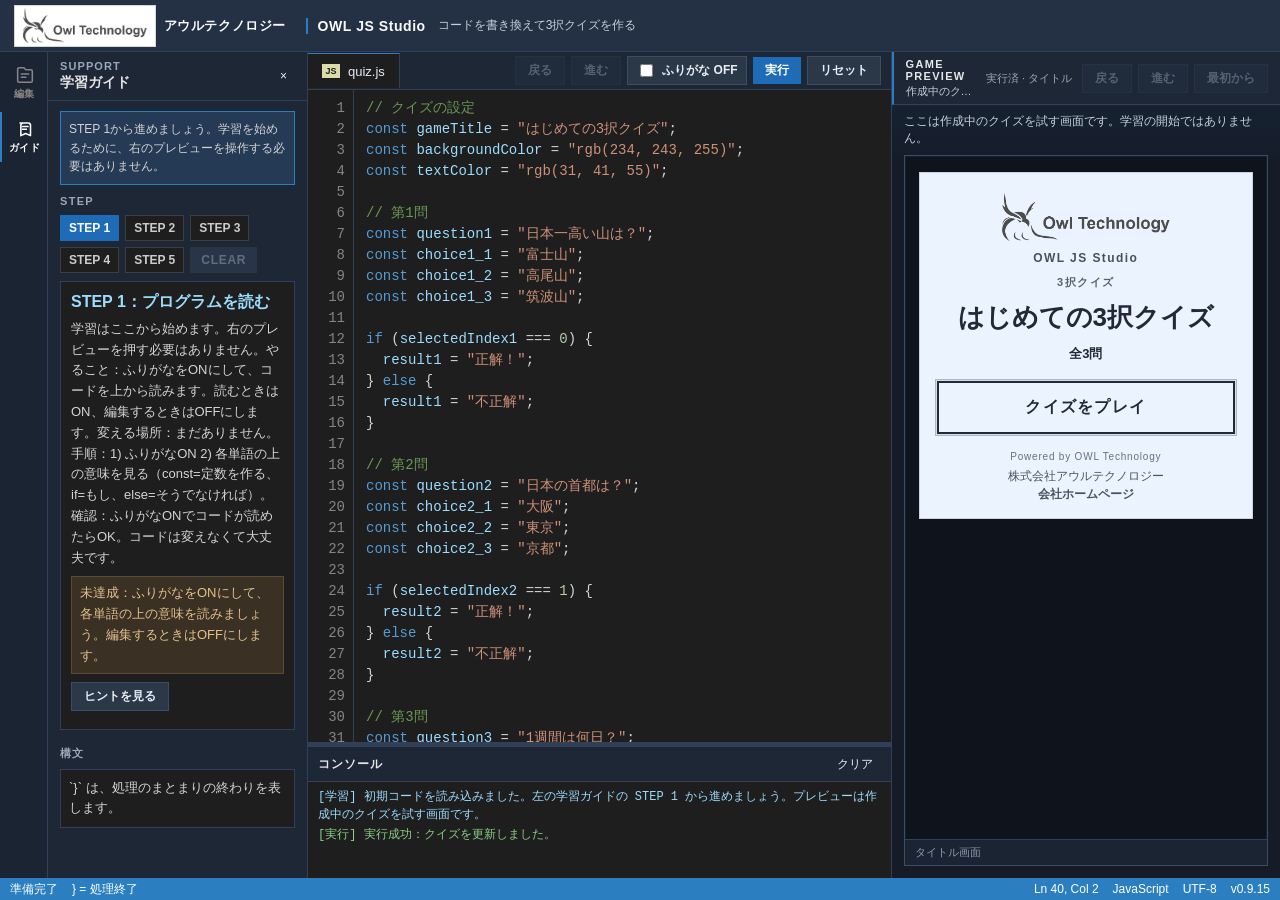
==== docs/index.html @ 8812e66b "Open the learning guide on first load and switch the starter quiz to general knowledge. Co-authored-" ====
<!DOCTYPE html>
<html lang="ja">
<head>
  <meta charset="UTF-8">
  <meta name="viewport" content="width=device-width, initial-scale=1.0">
  <title>OWL JS Studio</title>
  <link rel="stylesheet" href="style.css">
  <link rel="icon" href="owl-logo.png">
</head>
<body class="guide-open">
  <header class="title-bar">
    <a class="brand-link" href="https://owl-tec.co.jp/" target="_blank" rel="noopener noreferrer">
      <span class="title-logo-frame">
        <img class="title-logo" src="owl-logo.png" alt="アウルテクノロジー">
      </span>
      <span class="company-name">アウルテクノロジー</span>
    </a>
    <h1 class="title-name">OWL JS Studio</h1>
    <p class="title-copy">コードを書き換えて3択クイズを作る</p>
  </header>

  <div class="workbench">
    <nav class="activity-bar" aria-label="アクティビティバー">
      <button id="activity-editor" class="activity-button" type="button" title="エディタ" aria-pressed="false" aria-label="エディタ">
        <svg viewBox="0 0 24 24" aria-hidden="true">
          <path d="M4 5.5A1.5 1.5 0 0 1 5.5 4h5.2L13 6.3h5.5A1.5 1.5 0 0 1 20 7.8v10.7a1.5 1.5 0 0 1-1.5 1.5h-13A1.5 1.5 0 0 1 4 18.5z" fill="none" stroke="currentColor" stroke-width="1.7"/>
          <path d="M8 11h8M8 14.5h5" fill="none" stroke="currentColor" stroke-width="1.7" stroke-linecap="round"/>
        </svg>
        <span class="activity-button-caption">編集</span>
      </button>
      <button id="activity-guide" class="activity-button active" type="button" title="学習ガイドを閉じる" aria-pressed="true" aria-expanded="true" aria-controls="guide-sidebar" aria-label="学習ガイドを閉じる">
        <svg viewBox="0 0 24 24" aria-hidden="true">
          <path d="M6 5.5h9.5A2.5 2.5 0 0 1 18 8v11.2L12.7 17 7.5 19.2V8A2.5 2.5 0 0 1 10 5.5" fill="none" stroke="currentColor" stroke-width="1.7" stroke-linejoin="round"/>
          <path d="M9.2 9.2h6.2M9.2 12.2h4.4" fill="none" stroke="currentColor" stroke-width="1.6" stroke-linecap="round"/>
        </svg>
        <span class="activity-button-caption">ガイド</span>
      </button>
    </nav>

    <aside id="guide-sidebar" class="sidebar" aria-labelledby="learning-guide-title">
      <div class="sidebar-header">
        <div>
          <p class="label">Support</p>
          <h2 id="learning-guide-title">学習ガイド</h2>
        </div>
        <button id="guide-close-button" class="icon-button" type="button" title="学習ガイドを閉じる" aria-label="学習ガイドを閉じる">×</button>
      </div>

      <div class="sidebar-scroll">
        <section class="guide-section" aria-labelledby="steps-heading">
          <p class="guide-lead">STEP 1から進めましょう。学習を始めるために、右のプレビューを操作する必要はありません。</p>
          <h3 id="steps-heading" class="sidebar-section-title">STEP</h3>
          <div id="step-buttons" class="step-buttons" aria-label="STEP切り替え"></div>
          <div class="step-card">
            <p id="step-title" class="step-title"></p>
            <p id="step-description" class="step-description"></p>
            <ol id="step-stages" class="step-stages" hidden></ol>
            <p id="step-example" class="step-example" hidden></p>
            <p id="step-goal" class="step-goal" hidden></p>
            <p id="step-progress" class="step-progress" aria-live="polite"></p>
            <button id="hint-button" class="sub-button hint-button" type="button">ヒントを見る</button>
            <ul id="hint-list" class="hint-list" aria-live="polite"></ul>
          </div>
        </section>

        <section id="completion-guide" class="guide-section completion-guide hidden" hidden aria-labelledby="completion-heading">
          <h3 id="completion-heading" class="sidebar-section-title">完成</h3>
          <div class="completion-card">
            <p class="completion-title">全STEPクリア！</p>
            <p class="completion-copy">オリジナルクイズが完成しました。STEP 5の横の「CLEAR」から発行コードを入力すると、完成したクイズをメール添付で受け取れます。</p>
            <button id="receive-quiz-button" class="main-button receive-quiz-button" type="button" disabled>完成したクイズを受け取る</button>
          </div>
        </section>

        <section class="guide-section" aria-labelledby="syntax-heading">
          <h3 id="syntax-heading" class="sidebar-section-title">構文</h3>
          <p id="token-detail" class="token-detail">カーソル位置の部品の意味がここに表示されます。</p>
        </section>
      </div>
    </aside>

    <section class="editor-column" aria-labelledby="editor-title">
      <div class="tabs-row">
        <div class="file-tab active" title="quiz.js">
          <span class="file-tab-icon">JS</span>
          <span id="editor-title">quiz.js</span>
        </div>
        <div class="editor-toolbar">
          <button id="undo-button" class="sub-button" type="button" title="戻る：直前の編集操作を取り消す (Ctrl+Z)" disabled>戻る</button>
          <button id="redo-button" class="sub-button" type="button" title="進む：取り消した編集操作をやり直す (Ctrl+Y)" disabled>進む</button>
          <label class="toggle-control" for="furigana-toggle">
            <input id="furigana-toggle" type="checkbox">
            <span id="furigana-toggle-label">ふりがな OFF</span>
          </label>
          <button id="run-button" class="main-button" type="button">実行</button>
          <button id="reset-code-button" class="sub-button" type="button">リセット</button>
        </div>
      </div>

      <div id="editor-wrap" class="editor-wrap furigana-off">
        <div id="edit-surface" class="edit-surface">
          <pre id="line-numbers" class="line-numbers" aria-hidden="true">1</pre>
          <div class="code-area">
            <pre id="highlight-layer" class="highlight-layer" aria-hidden="true"></pre>
            <textarea id="code-editor" class="code-editor" spellcheck="false" wrap="off" autocapitalize="off" autocomplete="off" autocorrect="off" aria-label="編集できるJavaScriptコード"></textarea>
          </div>
        </div>
        <div id="furigana-view" class="furigana-view" hidden aria-hidden="true" role="region" aria-label="ふりがな付きコード。読み取り専用です。編集するときはふりがなをOFFにしてください。"></div>
      </div>

      <div id="console-resize" class="console-resize" role="separator" aria-orientation="horizontal" aria-label="コンソールの高さを変更"></div>

      <section id="console-panel" class="console-panel" aria-labelledby="console-title">
        <div class="console-header">
          <h2 id="console-title">コンソール</h2>
          <button id="clear-console-button" class="icon-button" type="button">クリア</button>
        </div>
        <div id="console-output" class="console-output" aria-live="polite"></div>
      </section>
    </section>

    <section class="preview-panel" aria-labelledby="preview-title">
      <div class="preview-header">
        <div class="preview-heading">
          <h2 id="preview-title">GAME PREVIEW</h2>
          <p class="preview-caption">作成中のクイズを試す画面</p>
        </div>
        <p id="preview-run-state" class="preview-run-state">未実行</p>
        <div class="preview-nav" role="group" aria-label="プレビュー画面の操作">
          <button id="preview-back-button" class="sub-button preview-nav-button" type="button" disabled>戻る</button>
          <button id="preview-forward-button" class="sub-button preview-nav-button" type="button" disabled>進む</button>
          <button id="preview-restart-button" class="sub-button preview-nav-button" type="button" disabled>最初から</button>
        </div>
      </div>

      <div class="preview-stage">
        <p class="preview-role-note">ここは作成中のクイズを試す画面です。学習の開始ではありません。</p>
        <div class="preview-frame" role="region" aria-label="ゲーム画面">
          <div class="preview-bezel">
            <div class="quiz-surface">
              <section id="title-screen" class="screen title-screen">
                <img class="studio-logo" src="owl-logo.png" alt="OWL Technology">
                <p class="studio-product-name">OWL JS Studio</p>
                <p class="kicker">3択クイズ</p>
                <h3 id="game-title" class="game-title">はじめての3択クイズ</h3>
                <p id="quiz-total" class="quiz-total">全3問</p>
                <button id="start-button" class="main-button start-button" type="button">クイズをプレイ</button>
                <p class="maker-credit"><span class="maker-credit-powered">Powered by OWL Technology</span><span class="company-legal">株式会社アウルテクノロジー</span><a href="https://owl-tec.co.jp/" target="_blank" rel="noopener noreferrer">会社ホームページ</a></p>
              </section>

              <section id="quiz-screen" class="screen quiz-screen hidden">
                <p class="quiz-brand-mark">OWL JS Studio</p>
                <p id="question-number" class="question-number">第1問 / 全3問</p>
                <div class="question-meter" aria-hidden="true"><span id="question-meter-fill" class="question-meter-fill"></span></div>
                <h3 id="question-text" class="question-text">問題文が入ります</h3>

                <div class="choices">
                  <button id="choice-0" class="choice-button" type="button"></button>
                  <button id="choice-1" class="choice-button" type="button"></button>
                  <button id="choice-2" class="choice-button" type="button"></button>
                </div>

                <p id="answer-message" class="answer-message" aria-live="polite"></p>
                <button id="next-button" class="main-button hidden" type="button">次の問題へ</button>
              </section>

              <section id="result-screen" class="screen result-screen hidden">
                <p class="kicker">結果発表</p>
                <h3 class="result-heading">クイズ終了</h3>
                <p class="score-label">正解数</p>
                <p id="score-text" class="score-text"></p>
                <p id="result-message" class="result-message"></p>
                <div class="result-actions">
                  <button id="retry-button" class="main-button" type="button">もう一度挑戦する</button>
                  <button id="back-to-title-button" class="main-button" type="button">タイトルへ戻る</button>
                </div>
                <p class="result-celebrate">学習を最後まで進めました。オリジナルクイズの完成、おめでとうございます。</p>
                <p class="result-company">このクイズは、株式会社アウルテクノロジーのプログラミング学習特典「OWL JS Studio」で作成されました。</p>
                <p class="maker-credit"><a href="https://owl-tec.co.jp/" target="_blank" rel="noopener noreferrer">株式会社アウルテクノロジー のホームページ</a></p>
              </section>
            </div>
          </div>
          <div class="preview-frame-footer">
            <p id="preview-progress" class="preview-progress">タイトル画面</p>
          </div>
        </div>
      </div>
    </section>
  </div>

  <footer class="status-bar">
    <span id="status-parse">準備完了</span>
    <span id="status-token">コードの意味</span>
    <span class="status-spacer"></span>
    <span id="status-cursor">Ln 1, Col 1</span>
    <span>JavaScript</span>
    <span>UTF-8</span>
    <span>v0.9.15</span>
  </footer>

  <div id="reset-dialog" class="modal-overlay hidden" hidden>
    <div class="modal-card" role="dialog" aria-modal="true" aria-labelledby="reset-dialog-title" aria-describedby="reset-dialog-body">
      <h2 id="reset-dialog-title">コードをリセットしますか？</h2>
      <div id="reset-dialog-body">
        <p>編集したコードを初期状態に戻します。</p>
        <p>変更内容は失われ、元に戻すことはできません。</p>
      </div>
      <div class="modal-actions">
        <button id="reset-cancel-button" class="sub-button" type="button">キャンセル</button>
        <button id="reset-confirm-button" class="main-button" type="button">初期状態に戻す</button>
      </div>
    </div>
  </div>

  <div id="issuance-dialog" class="modal-overlay hidden" hidden>
    <div class="modal-card issuance-card" role="dialog" aria-modal="true" aria-labelledby="issuance-dialog-title" aria-describedby="issuance-dialog-copy">
      <h2 id="issuance-dialog-title">完成したクイズを受け取る</h2>
      <div id="issuance-form-view">
        <p id="issuance-dialog-copy">授業で受け取った発行コードを入力してください。発行コードは1回だけ使えます。</p>
        <label class="issuance-label" for="issuance-code-input">発行コード</label>
        <input id="issuance-code-input" class="issuance-code-input" type="text" autocomplete="off" spellcheck="false" maxlength="80" placeholder="発行コードを入力">
        <p id="issuance-form-status" class="issuance-status" aria-live="polite"></p>
        <div class="modal-actions">
          <button id="issuance-cancel-button" class="sub-button" type="button">学習画面に戻る</button>
          <button id="issuance-submit-button" class="main-button" type="button">発行を申請する</button>
        </div>
      </div>
      <div id="issuance-pending-view" class="hidden" hidden>
        <p>発行申請を処理しています。このままお待ちください。</p>
      </div>
      <div id="issuance-result-view" class="hidden" hidden>
        <p id="issuance-result-title" class="issuance-result-title"></p>
        <p id="issuance-result-body"></p>
        <div class="modal-actions">
          <button id="issuance-done-button" class="main-button" type="button">学習画面に戻る</button>
        </div>
      </div>
    </div>
  </div>

  <div id="color-picker-popover" class="color-picker-popover hidden" role="dialog" aria-label="色の選択" hidden>
    <div id="cp-sv" class="cp-sv">
      <div id="cp-current-swatch" class="cp-current-swatch"></div>
      <div id="cp-sv-thumb" class="cp-thumb cp-sv-thumb"></div>
    </div>
    <div id="cp-hue" class="cp-hue">
      <div id="cp-hue-thumb" class="cp-thumb"></div>
    </div>
    <div class="cp-mode"><span class="cp-mode-label">RGB</span></div>
    <div class="cp-row">
      <span class="cp-row-label">R</span>
      <div id="cp-bar-r" class="cp-bar" data-channel="r"><div id="cp-thumb-r" class="cp-thumb"></div></div>
      <input id="cp-num-r" class="cp-num" type="text" inputmode="numeric" autocomplete="off" spellcheck="false" maxlength="3" aria-label="赤">
    </div>
    <div class="cp-row">
      <span class="cp-row-label">G</span>
      <div id="cp-bar-g" class="cp-bar" data-channel="g"><div id="cp-thumb-g" class="cp-thumb"></div></div>
      <input id="cp-num-g" class="cp-num" type="text" inputmode="numeric" autocomplete="off" spellcheck="false" maxlength="3" aria-label="緑">
    </div>
    <div class="cp-row">
      <span class="cp-row-label">B</span>
      <div id="cp-bar-b" class="cp-bar" data-channel="b"><div id="cp-thumb-b" class="cp-thumb"></div></div>
      <input id="cp-num-b" class="cp-num" type="text" inputmode="numeric" autocomplete="off" spellcheck="false" maxlength="3" aria-label="青">
    </div>
  </div>

  <script src="studio-config.js"></script>
  <script src="studio-core.js"></script>
  <script src="issuance-v06-client.js"></script>
  <script src="script.js"></script>
</body>
</html>
---- docs/style.css ----
* {
  box-sizing: border-box;
}

html,
body {
  margin: 0;
  height: 100%;
}

:root {
  --editor-font: Consolas, "Courier New", "MS Gothic", "Yu Gothic", Meiryo, monospace;
  --editor-font-size: 14px;
  --editor-line-height: 21px;
  --editor-pad-y: 8px;
  --editor-pad-x: 12px;
  --chrome-bg: #243044;
  --activity-bg: #1b2433;
  --sidebar-bg: #1e2736;
  --editor-bg: #1e1e1e;
  --panel-bg: #1e1e1e;
  --border: #314056;
  --text: #e6edf5;
  --text-dim: #9aa8b8;
  --accent: #2b7fc1;
  --accent-strong: #1e6bb8;
}

body {
  display: flex;
  flex-direction: column;
  min-width: 960px;
  overflow-x: auto;
  overflow-y: hidden;
  font-family: "Yu Gothic", "Meiryo", sans-serif;
  color: var(--text);
  background: var(--editor-bg);
}

button {
  font-family: inherit;
}

.title-bar {
  display: flex;
  align-items: center;
  gap: 12px;
  height: 52px;
  padding: 0 12px;
  color: var(--text);
  background: var(--chrome-bg);
  border-bottom: 1px solid var(--border);
  user-select: none;
}

.brand-link {
  display: inline-flex;
  align-items: center;
  gap: 8px;
  min-width: 0;
  padding: 2px 8px 2px 2px;
  color: #f3f3f3;
  text-decoration: none;
  border-radius: 4px;
}

.brand-link:hover {
  color: #ffffff;
  background: rgba(255, 255, 255, 0.08);
}

.brand-link:hover .company-name {
  text-decoration: underline;
}

.brand-link:focus {
  outline: none;
}

.brand-link:focus-visible {
  outline: 2px solid #75beff;
  outline-offset: 2px;
}

.title-logo-frame {
  display: flex;
  align-items: center;
  justify-content: center;
  flex: 0 0 auto;
  height: 42px;
  padding: 3px 8px;
  background: #ffffff;
  border: 1px solid #d6d6d6;
}

.title-logo {
  display: block;
  height: 36px;
  width: auto;
  max-width: 180px;
  object-fit: contain;
  object-position: left center;
}

.company-name {
  color: #f8fafc;
  font-size: 13px;
  font-weight: 700;
  letter-spacing: 0.04em;
  white-space: nowrap;
}

.title-name {
  margin: 0;
  padding-left: 10px;
  color: #f8fafc;
  border-left: 2px solid var(--accent);
  font-size: 14px;
  font-weight: 700;
  letter-spacing: 0.04em;
  white-space: nowrap;
}

.title-copy {
  margin: 0;
  color: #c5d0dc;
  font-size: 12px;
  white-space: nowrap;
  overflow: hidden;
  text-overflow: ellipsis;
}

.workbench {
  display: flex;
  flex: 1;
  min-height: 0;
}

.activity-bar {
  display: flex;
  flex-direction: column;
  align-items: center;
  gap: 4px;
  width: 48px;
  padding-top: 6px;
  background: var(--activity-bg);
  border-right: 1px solid var(--border);
}

.activity-button {
  display: flex;
  flex-direction: column;
  align-items: center;
  justify-content: center;
  gap: 2px;
  width: 48px;
  min-height: 48px;
  padding: 6px 0 8px;
  color: #858585;
  background: transparent;
  border: 0;
  border-left: 2px solid transparent;
  cursor: pointer;
}

.activity-button svg {
  width: 22px;
  height: 22px;
}

.activity-button-caption {
  font-size: 10px;
  font-weight: 700;
  letter-spacing: 0.04em;
  line-height: 1.2;
}

.activity-button:hover {
  color: #d7d7d7;
}

.activity-button.active {
  color: #ffffff;
  border-left-color: var(--accent);
}

#activity-guide:not(.active) {
  color: #9cdcfe;
}

body:not(.guide-open) #activity-guide {
  color: #9cdcfe;
}

.sidebar {
  display: flex;
  flex-direction: column;
  flex: 0 1 260px;
  width: 260px;
  min-width: 200px;
  max-width: 280px;
  background: var(--sidebar-bg);
  border-right: 1px solid var(--border);
}

.sidebar.hidden {
  display: none;
}

.sidebar-header {
  display: flex;
  align-items: center;
  justify-content: space-between;
  gap: 8px;
  min-height: 35px;
  padding: 8px 12px;
  border-bottom: 1px solid var(--border);
}

.sidebar-header h2 {
  margin: 0;
  color: #e6e6e6;
  font-size: 14px;
}

.sidebar-scroll {
  flex: 1;
  min-height: 0;
  overflow: auto;
  padding: 10px 12px;
}

.guide-section + .guide-section {
  margin-top: 16px;
}

.sidebar-section-title {
  margin: 0 0 8px;
  color: var(--text-dim);
  font-size: 11px;
  font-weight: 700;
  letter-spacing: 0.12em;
}

.editor-column {
  display: flex;
  flex-direction: column;
  flex: 3 1 0;
  min-width: 360px;
  min-height: 0;
  overflow: hidden;
  background: var(--editor-bg);
}

.tabs-row {
  display: flex;
  align-items: center;
  flex-wrap: wrap;
  gap: 0 8px;
  min-height: 35px;
  background: var(--sidebar-bg);
  border-bottom: 1px solid var(--border);
}

.file-tab {
  display: inline-flex;
  align-items: center;
  gap: 8px;
  flex: 0 0 auto;
  height: 35px;
  padding: 0 14px;
  color: var(--text);
  background: var(--editor-bg);
  border-right: 1px solid var(--border);
  border-top: 1px solid var(--accent);
  font-size: 13px;
}

.file-tab-icon {
  display: inline-grid;
  place-items: center;
  width: 18px;
  height: 14px;
  color: #1e1e1e;
  background: #dcdcaa;
  font-size: 9px;
  font-weight: 700;
}

.editor-toolbar {
  display: flex;
  align-items: center;
  justify-content: flex-end;
  flex: 1 1 320px;
  gap: 6px;
  min-width: 0;
  padding: 4px 10px;
}

.editor-wrap {
  display: flex;
  flex: 1;
  min-height: 240px;
  min-width: 0;
  overflow: hidden;
  background: var(--editor-bg);
}

.edit-surface {
  display: grid;
  grid-template-columns: 46px minmax(0, 1fr);
  flex: 1;
  min-width: 0;
  min-height: 0;
  overflow: hidden;
}

.editor-wrap.furigana-on .edit-surface {
  display: none;
}

.line-numbers,
.highlight-layer,
.code-editor {
  margin: 0;
  border: 0;
  font-family: var(--editor-font);
  font-size: var(--editor-font-size);
  font-weight: 400;
  font-style: normal;
  font-variant-ligatures: none;
  font-kerning: none;
  font-synthesis: none;
  font-feature-settings: "liga" 0, "calt" 0;
  line-height: var(--editor-line-height);
  letter-spacing: 0;
  tab-size: 2;
  -moz-tab-size: 2;
  white-space: pre;
  word-wrap: normal;
  overflow-wrap: normal;
}

.line-numbers {
  overflow: hidden;
  padding: var(--editor-pad-y) 0;
  user-select: none;
}

.line-numbers {
  color: #858585;
  text-align: right;
  background: var(--editor-bg);
  border-right: 1px solid var(--border);
}

.line-numbers span,
.hl-line {
  display: block;
  height: var(--editor-line-height);
  min-height: var(--editor-line-height);
  max-height: var(--editor-line-height);
  line-height: var(--editor-line-height);
  overflow: hidden;
}

.line-numbers span {
  padding-right: 8px;
}

.furigana-view {
  display: none;
  flex: 1;
  min-width: 0;
  min-height: 0;
  overflow: auto;
  background: var(--editor-bg);
}

.editor-wrap.furigana-on .furigana-view {
  display: block;
}

.editor-wrap.furigana-off .furigana-view,
.furigana-view[hidden] {
  display: none !important;
}

.fg-row {
  display: flex;
  align-items: flex-end;
  min-height: 40px;
  padding: 4px 0 2px;
}

.fg-row-focus {
  background: rgba(14, 99, 156, 0.18);
}

.fg-lineno {
  position: sticky;
  left: 0;
  z-index: 1;
  flex: 0 0 46px;
  align-self: stretch;
  display: flex;
  align-items: flex-end;
  justify-content: flex-end;
  padding: 0 8px 0 0;
  color: #858585;
  background: var(--editor-bg);
  border-right: 1px solid var(--border);
  font-family: var(--editor-font);
  font-size: var(--editor-font-size);
  line-height: var(--editor-line-height);
  user-select: none;
}

.fg-units {
  display: flex;
  flex-direction: row;
  align-items: flex-end;
  min-width: max-content;
  padding: 0 var(--editor-pad-x);
}

.fg-space {
  white-space: pre;
  font-family: var(--editor-font);
  font-size: var(--editor-font-size);
  line-height: var(--editor-line-height);
  height: var(--editor-line-height);
}

.fg-unit {
  display: inline-flex;
  flex-direction: column;
  align-items: center;
  margin-right: 6px;
}

.fg-unit-bare {
  margin-right: 0;
  align-items: flex-start;
}

.fg-ruby {
  padding: 0 1px;
  color: #e2c08d;
  font-family: "Yu Gothic", "Meiryo", sans-serif;
  font-size: 10px;
  font-weight: 700;
  line-height: 14px;
  letter-spacing: 0;
  text-align: center;
  white-space: nowrap;
}

.fg-token {
  white-space: pre;
  font-family: var(--editor-font);
  font-size: var(--editor-font-size);
  font-weight: 400;
  line-height: var(--editor-line-height);
  letter-spacing: 0;
}

.code-area {
  position: relative;
  overflow: hidden;
  min-width: 0;
}

.highlight-layer,
.code-editor {
  position: absolute;
  top: 0;
  left: 0;
  right: 0;
  bottom: 0;
  padding: var(--editor-pad-y) var(--editor-pad-x);
}

.highlight-layer {
  z-index: 1;
  overflow: hidden;
  color: #d4d4d4;
  pointer-events: none;
}

.code-editor {
  z-index: 2;
  width: 100%;
  height: 100%;
  overflow: auto;
  color: transparent;
  caret-color: #ffffff;
  background: transparent;
  outline: 0;
  resize: none;
}

.editor-wrap.is-composing .code-editor {
  color: #d4d4d4;
}

.editor-wrap.is-composing .highlight-layer {
  visibility: hidden;
}

.code-editor::selection {
  color: transparent;
  background: rgba(38, 79, 120, 0.72);
}

.editor-wrap.is-composing .code-editor::selection {
  color: #d4d4d4;
}

.hl-line {
  color: #d4d4d4;
  white-space: pre;
}

.token-keyword {
  color: #569cd6;
}

.token-string {
  color: #ce9178;
}

.token-number {
  color: #b5cea8;
}

.token-comment {
  color: #6a9955;
}

.token-operator,
.token-identifier {
  color: #d4d4d4;
}

.token-identifier {
  color: #9cdcfe;
}

.console-resize {
  height: 4px;
  cursor: ns-resize;
  background: var(--border);
}

.console-resize:hover {
  background: var(--accent);
}

.console-panel {
  display: flex;
  flex-direction: column;
  height: 132px;
  min-height: 72px;
  overflow: hidden;
  background: #1e1e1e;
  border-top: 1px solid var(--border);
}

.console-header {
  display: flex;
  align-items: center;
  justify-content: space-between;
  min-height: 35px;
  padding: 0 10px;
  background: var(--sidebar-bg);
  border-bottom: 1px solid var(--border);
}

.console-header h2 {
  margin: 0;
  color: #e6e6e6;
  font-size: 12px;
  letter-spacing: 0.08em;
}

.console-output {
  flex: 1;
  min-height: 0;
  overflow: auto;
  padding: 6px 10px 8px;
  font-family: var(--editor-font);
  font-size: 12px;
  line-height: 1.5;
}

.console-line + .console-line {
  margin-top: 2px;
}

.console-info {
  color: #9cdcfe;
}

.console-success {
  color: #89d185;
}

.console-notice {
  color: #cca700;
}

.console-error {
  color: #f14c4c;
}

.preview-panel {
  display: flex;
  flex-direction: column;
  flex: 2 1 0;
  min-width: 300px;
  min-height: 0;
  background: #151c28;
  border-left: 1px solid var(--border);
}

.preview-header {
  display: flex;
  align-items: center;
  gap: 10px;
  min-height: 48px;
  padding: 6px 12px;
  background: #1e2736;
  border-bottom: 1px solid var(--border);
  border-left: 2px solid var(--accent);
}

.preview-heading {
  min-width: 0;
  flex: 1 1 auto;
}

.preview-header h2 {
  margin: 0;
  color: #e6e6e6;
  font-size: 11px;
  font-weight: 700;
  letter-spacing: 0.12em;
}

.preview-caption {
  margin: 2px 0 0;
  color: #c5d0dc;
  font-size: 11px;
  font-weight: 400;
  letter-spacing: 0;
  line-height: 1.3;
  white-space: nowrap;
  overflow: hidden;
  text-overflow: ellipsis;
}

.preview-run-state {
  margin: 0;
  color: #9aa8b8;
  font-size: 11px;
  white-space: nowrap;
}

.preview-nav {
  display: flex;
  align-items: center;
  gap: 6px;
  margin-left: auto;
}

.preview-nav-button {
  padding: 3px 8px;
  font-size: 11px;
}

.preview-stage {
  display: flex;
  flex-direction: column;
  flex: 1;
  min-height: 0;
  padding: 8px 12px 12px;
  background:
    linear-gradient(180deg, rgba(43, 127, 193, 0.06), transparent 56px),
    #151c28;
}

.preview-role-note {
  flex: 0 0 auto;
  margin: 0 0 8px;
  color: #c5d0dc;
  font-size: 12px;
  line-height: 1.4;
}

.preview-frame {
  display: flex;
  flex-direction: column;
  flex: 1;
  min-width: 0;
  min-height: 0;
  background: #0f141c;
  border: 1px solid #3d4d61;
  box-shadow: inset 0 0 0 1px rgba(43, 127, 193, 0.12);
}

.preview-bezel {
  display: flex;
  align-items: flex-start;
  justify-content: center;
  flex: 1;
  min-height: 0;
  overflow: auto;
  padding: 16px 14px 12px;
}

.preview-frame-footer {
  display: flex;
  align-items: center;
  flex: 0 0 auto;
  min-height: 26px;
  padding: 0 10px;
  color: #8b9aab;
  background: #1b2433;
  border-top: 1px solid #314056;
  font-size: 11px;
}

.preview-progress {
  margin: 0;
  overflow: hidden;
  text-overflow: ellipsis;
  white-space: nowrap;
}

.color-picker-popover {
  position: fixed;
  z-index: 40;
  width: 232px;
  padding: 8px;
  color: var(--text);
  background: var(--sidebar-bg);
  border: 1px solid var(--border);
  border-radius: 6px;
  box-shadow: 0 4px 16px rgba(0, 0, 0, 0.45);
  user-select: none;
}

.color-picker-popover.hidden,
.color-picker-popover[hidden] {
  display: none;
}

.cp-sv {
  position: relative;
  width: 100%;
  height: 150px;
  overflow: hidden;
  border-radius: 3px;
  cursor: crosshair;
  background:
    linear-gradient(to bottom, rgba(0, 0, 0, 0), #000000),
    linear-gradient(to right, #ffffff, #ff0000);
}

.cp-current-swatch {
  position: absolute;
  top: 6px;
  left: 6px;
  z-index: 2;
  width: 22px;
  height: 16px;
  border-radius: 3px;
  box-shadow: 0 0 0 1px rgba(0, 0, 0, 0.45), inset 0 0 0 1px rgba(255, 255, 255, 0.35);
  pointer-events: none;
}

.cp-hue {
  position: relative;
  height: 12px;
  margin-top: 8px;
  border-radius: 6px;
  cursor: pointer;
  background: linear-gradient(to right, #ff0000, #ffff00, #00ff00, #00ffff, #0000ff, #ff00ff, #ff0000);
}

.cp-bar {
  position: relative;
  flex: 1;
  height: 12px;
  border-radius: 6px;
  cursor: pointer;
}

.cp-thumb {
  position: absolute;
  top: 50%;
  width: 12px;
  height: 12px;
  margin-left: -6px;
  background: #ffffff;
  border: 1px solid #1e1e1e;
  border-radius: 50%;
  box-shadow: 0 0 0 1px rgba(255, 255, 255, 0.35), 0 1px 2px rgba(0, 0, 0, 0.45);
  transform: translateY(-50%);
  pointer-events: none;
}

.cp-sv-thumb {
  top: 0;
  width: 14px;
  height: 14px;
  margin-left: -7px;
  margin-top: -7px;
  transform: none;
}

.cp-mode {
  display: flex;
  justify-content: flex-start;
  margin: 8px 0 6px;
}

.cp-mode-label {
  display: inline-flex;
  align-items: center;
  min-width: 52px;
  padding: 2px 8px;
  color: #cccccc;
  background: #3c3c3c;
  border: 1px solid #3e3e42;
  border-radius: 3px;
  font-size: 11px;
  font-weight: 700;
  letter-spacing: 0.04em;
}

.cp-row {
  display: flex;
  align-items: center;
  gap: 8px;
  margin-top: 6px;
}

.cp-row-label {
  width: 12px;
  color: #bbbbbb;
  font-size: 11px;
  font-weight: 700;
}

.cp-num {
  width: 44px;
  height: 22px;
  padding: 0 6px;
  color: #cccccc;
  background: #3c3c3c;
  border: 1px solid #3e3e42;
  border-radius: 2px;
  font-family: var(--editor-font);
  font-size: 12px;
  text-align: right;
}

.cp-num:focus {
  outline: 1px solid #007acc;
  border-color: #007acc;
}

/* @quiz-surface-start */
.quiz-surface { width: 100%; max-width: 480px; font-family: 'Yu Gothic', 'Meiryo', sans-serif; }
.quiz-surface .screen { padding: 20px 18px 16px; box-shadow: inset 0 0 0 1px rgba(255, 255, 255, 0.14), inset 0 0 0 1px rgba(15, 23, 42, 0.18); }
.quiz-surface .title-screen { text-align: center; }
.quiz-surface .kicker { margin: 0 0 10px; font-size: 11px; font-weight: 700; letter-spacing: 0.14em; opacity: 0.72; }
.quiz-surface .game-title { margin: 0 0 10px; font-size: 26px; line-height: 1.35; font-weight: 700; }
.quiz-surface .quiz-total { margin: 0 0 18px; font-size: 13px; font-weight: 700; }
.quiz-surface .question-number { display: inline-block; margin: 0 0 8px; padding: 3px 8px; font-size: 12px; font-weight: 700; letter-spacing: 0.06em; border: 1px solid currentColor; }
.quiz-surface .question-meter { position: relative; height: 4px; margin: 0 0 14px; overflow: hidden; }
.quiz-surface .question-meter::before { content: ""; position: absolute; inset: 0; background: currentColor; opacity: 0.18; }
.quiz-surface .question-meter-fill { position: relative; display: block; height: 100%; width: 0; background: currentColor; opacity: 0.55; }
.quiz-surface .question-text, .quiz-surface .result-heading { margin: 0 0 14px; font-size: 18px; line-height: 1.5; font-weight: 700; }
.quiz-surface .choices { display: grid; gap: 8px; margin-bottom: 12px; }
.quiz-surface button { font-family: inherit; font-weight: 700; cursor: pointer; }
.quiz-surface .choice-button, .quiz-surface .main-button { width: 100%; color: inherit; background: transparent; border: 1px solid currentColor; box-shadow: 0 0 0 1px rgba(255, 255, 255, 0.55), 0 0 0 2px rgba(15, 23, 42, 0.28); }
.quiz-surface .choice-button { padding: 11px 12px; font-size: 14px; text-align: left; }
.quiz-surface .choice-button:hover:not(:disabled) { opacity: 0.88; }
.quiz-surface .choice-button:disabled { cursor: not-allowed; opacity: 0.55; }
.quiz-surface .choice-button.selected { outline: 2px solid currentColor; }
.quiz-surface .choice-button.selected:disabled { opacity: 1; }
.quiz-surface .main-button { padding: 12px 14px; font-size: 15px; }
.quiz-surface .start-button { padding: 14px 16px; font-size: 16px; letter-spacing: 0.08em; border-width: 2px; }
.quiz-surface .answer-message { min-height: 24px; margin: 0 0 12px; font-size: 15px; font-weight: 700; }
.quiz-surface .correct { color: #14843c; }
.quiz-surface .incorrect { color: #c0342b; }
.quiz-surface .score-label { margin: 0 0 4px; font-size: 12px; font-weight: 700; letter-spacing: 0.1em; opacity: 0.72; }
.quiz-surface .score-text { margin: 0 0 10px; font-size: 32px; font-weight: 700; line-height: 1.15; }
.quiz-surface .result-message { margin: 0 0 16px; font-size: 14px; line-height: 1.6; }
.quiz-surface .result-actions { display: grid; gap: 8px; }
.quiz-surface .work-reference { margin: 16px 0 0; font-size: 12px; word-break: break-all; opacity: 0.8; }
.quiz-surface .maker-credit { margin: 16px 0 0; font-size: 12px; font-weight: 400; line-height: 1.45; opacity: 0.78; }
.quiz-surface .maker-credit-powered { display: block; font-size: 10px; letter-spacing: 0.08em; opacity: 0.82; }
.quiz-surface .company-legal { display: block; margin-top: 4px; }
.quiz-surface .maker-credit a { color: inherit; text-decoration: none; font-weight: 600; }
.quiz-surface .maker-credit a:hover { text-decoration: underline; }
.quiz-surface .maker-credit a:focus-visible { outline: 2px solid currentColor; outline-offset: 2px; }
.quiz-surface .studio-logo { display: block; width: min(168px, 64%); height: auto; margin: 0 auto 10px; }
.quiz-surface .studio-product-name { margin: 0 0 10px; font-size: 12px; font-weight: 700; letter-spacing: 0.12em; opacity: 0.8; }
.quiz-surface .quiz-brand-mark { margin: 0 0 10px; font-size: 11px; font-weight: 700; letter-spacing: 0.08em; opacity: 0.7; }
.quiz-surface .result-celebrate { margin: 0 0 10px; font-size: 14px; line-height: 1.6; }
.quiz-surface .result-company { margin: 0 0 8px; font-size: 12px; line-height: 1.6; opacity: 0.86; }
.quiz-surface .hidden { display: none; }
/* @quiz-surface-end */

.hl-line-focus {
  background: rgba(14, 99, 156, 0.18);
}

.status-bar {
  display: flex;
  align-items: center;
  gap: 14px;
  height: 22px;
  padding: 0 10px;
  color: #ffffff;
  background: var(--accent);
  font-size: 12px;
  user-select: none;
}

.status-spacer {
  flex: 1;
}

.label {
  margin: 0 0 2px;
  color: var(--text-dim);
  font-size: 11px;
  font-weight: 700;
  letter-spacing: 0.1em;
  text-transform: uppercase;
}

.main-button,
.sub-button,
.icon-button {
  border: 0;
  cursor: pointer;
}

.main-button,
.sub-button {
  font-size: 12px;
  font-weight: 700;
  white-space: nowrap;
}

.main-button {
  padding: 5px 12px;
  color: #ffffff;
  background: var(--accent-strong);
}

.main-button:hover {
  background: var(--accent);
}

.main-button:disabled {
  color: #9aa8b8;
  background: #314056;
  cursor: default;
  opacity: 0.55;
}

.sub-button {
  padding: 5px 12px;
  color: var(--text);
  background: #2b3848;
  border: 1px solid #3d4d61;
}

.sub-button:hover {
  background: #35465a;
}

.sub-button:disabled {
  color: var(--text-dim);
  background: #243044;
  border-color: var(--border);
  cursor: default;
  opacity: 0.45;
}

.icon-button {
  padding: 4px 8px;
  color: var(--text);
  background: transparent;
  font-size: 12px;
}

.icon-button:hover {
  background: #2d2d2d;
}

.toggle-control {
  display: inline-flex;
  align-items: center;
  gap: 6px;
  padding: 4px 8px;
  color: var(--text);
  font-size: 12px;
  font-weight: 700;
  background: #2b3848;
  border: 1px solid #3d4d61;
  white-space: nowrap;
}

.editor-wrap.furigana-on ~ .console-resize {
  border-top-color: var(--accent);
}

.step-button.complete:not(.active) {
  box-shadow: inset 2px 0 0 #4b7a4b;
}

.modal-overlay {
  position: fixed;
  inset: 0;
  z-index: 60;
  display: flex;
  align-items: center;
  justify-content: center;
  padding: 24px;
  background: rgba(12, 18, 28, 0.62);
}

.modal-overlay.hidden,
.modal-overlay[hidden] {
  display: none;
}

.modal-card {
  width: min(420px, 100%);
  padding: 16px 16px 14px;
  color: var(--text);
  background: var(--sidebar-bg);
  border: 1px solid var(--border);
  border-top: 2px solid var(--accent);
  box-shadow: 0 8px 24px rgba(0, 0, 0, 0.4);
}

.modal-card h2 {
  margin: 0 0 10px;
  color: #f8fafc;
  font-size: 15px;
}

.modal-card p {
  margin: 0 0 6px;
  color: #d4d4d4;
  font-size: 13px;
  line-height: 1.6;
}

.modal-actions {
  display: flex;
  justify-content: flex-end;
  gap: 8px;
  margin-top: 14px;
}

.token-detail {
  margin: 0;
  padding: 8px;
  color: #d4d4d4;
  line-height: 1.6;
  background: #1e1e1e;
  border: 1px solid var(--border);
  font-size: 13px;
}

.step-buttons {
  display: flex;
  flex-wrap: wrap;
  gap: 6px;
  margin-bottom: 8px;
}

.step-button {
  padding: 5px 8px;
  color: #cccccc;
  background: #1e1e1e;
  border: 1px solid #3e3e42;
  font-size: 12px;
  font-weight: 700;
  cursor: pointer;
}

.step-button.active {
  color: #ffffff;
  background: var(--accent-strong);
  border-color: var(--accent-strong);
}

.step-button.complete:not(.active) {
  color: #b5cea8;
  border-color: #4b7a4b;
}

.step-clear-button {
  padding: 5px 10px;
  color: #9aa8b8;
  background: #314056;
  border: 1px solid #3e3e42;
  font-size: 12px;
  font-weight: 800;
  letter-spacing: 0.06em;
  cursor: default;
}

.step-clear-button:disabled {
  opacity: 0.55;
}

.step-clear-button.ready {
  color: #ffffff;
  background: #ff851b;
  border-color: #ff851b;
  cursor: pointer;
}

.step-clear-button.ready:hover {
  background: #e36b00;
  border-color: #e36b00;
}

.guide-lead {
  margin: 0 0 10px;
  padding: 8px;
  color: #d4d4d4;
  background: #243a55;
  border: 1px solid var(--accent);
  font-size: 12px;
  line-height: 1.55;
}

.step-card {
  padding: 10px;
  background: #1e1e1e;
  border: 1px solid var(--border);
}

.step-stages {
  margin: 0 0 8px;
  padding: 0;
  list-style: none;
}

.step-stages[hidden] {
  display: none;
}

.step-stage {
  margin: 0 0 8px;
  padding: 8px;
  background: #243044;
  border: 1px solid var(--border);
}

.step-stage-title {
  margin: 0 0 4px;
  color: #9cdcfe;
  font-size: 12px;
  font-weight: 700;
  line-height: 1.45;
}

.step-stage-body {
  margin: 0;
  color: #d4d4d4;
  font-size: 12px;
  line-height: 1.55;
}

.step-example {
  margin: 0 0 8px;
  padding: 8px;
  color: #d4d4d4;
  background: #243044;
  border: 1px dashed #5c6b7a;
  font-size: 12px;
  line-height: 1.55;
}

.step-example[hidden],
.step-goal[hidden] {
  display: none;
}

.step-goal {
  margin: 0 0 8px;
  padding: 8px;
  color: #1e1e1e;
  background: #e2c08d;
  border: 1px solid #c9a227;
  font-size: 13px;
  font-weight: 700;
  line-height: 1.55;
}

.step-title {
  margin: 0 0 6px;
  color: #9cdcfe;
  font-weight: 700;
}

.step-description,
.step-progress {
  margin: 0 0 8px;
  color: #d4d4d4;
  font-size: 13px;
  line-height: 1.6;
}

.step-progress {
  padding: 6px 8px;
  color: #e2c08d;
  background: #3a3124;
  border: 1px solid #5c4b32;
}

.step-progress.complete {
  color: #b5cea8;
  background: #1f3a24;
  border-color: #3f6b43;
}

.hint-button {
  margin-bottom: 8px;
}

.hint-button:disabled {
  cursor: not-allowed;
  opacity: 0.65;
}

.hint-list {
  margin: 0;
  padding-left: 18px;
  color: #d4d4d4;
  font-size: 13px;
  line-height: 1.6;
}

.hint-list li + li {
  margin-top: 6px;
}

.completion-card {
  padding: 12px;
  color: var(--text);
  background: #1f3a24;
  border: 1px solid #3f6b43;
}

.completion-title {
  margin: 0 0 8px;
  color: #b5cea8;
  font-size: 15px;
  font-weight: 700;
}

.completion-copy {
  margin: 0 0 12px;
  color: #d4d4d4;
  font-size: 13px;
  line-height: 1.6;
}

.receive-quiz-button {
  width: 100%;
}

.issuance-card {
  width: min(460px, 100%);
}

.issuance-label {
  display: block;
  margin: 10px 0 6px;
  color: var(--text-dim);
  font-size: 12px;
  font-weight: 700;
}

.issuance-code-input {
  display: block;
  width: 100%;
  padding: 8px 10px;
  color: var(--text);
  background: #1e1e1e;
  border: 1px solid #3e3e42;
  font-family: var(--editor-font);
  font-size: 14px;
}

.issuance-code-input:focus {
  outline: 2px solid #75beff;
  outline-offset: 1px;
  border-color: var(--accent);
}

.issuance-status {
  min-height: 1.4em;
  margin: 8px 0 0;
  color: #e2c08d;
  font-size: 13px;
  line-height: 1.6;
}

.issuance-status.error {
  color: #f48771;
}

.issuance-result-title {
  color: #b5cea8;
  font-weight: 700;
}

.hidden {
  display: none;
}

@media (max-width: 1100px) {
  .sidebar {
    flex-basis: 220px;
    width: 220px;
    min-width: 180px;
  }

  .editor-column {
    min-width: 300px;
  }

  .preview-panel {
    min-width: 240px;
  }

  .preview-caption,
  .preview-role-note {
    white-space: normal;
  }

  .preview-header {
    flex-wrap: wrap;
  }
}
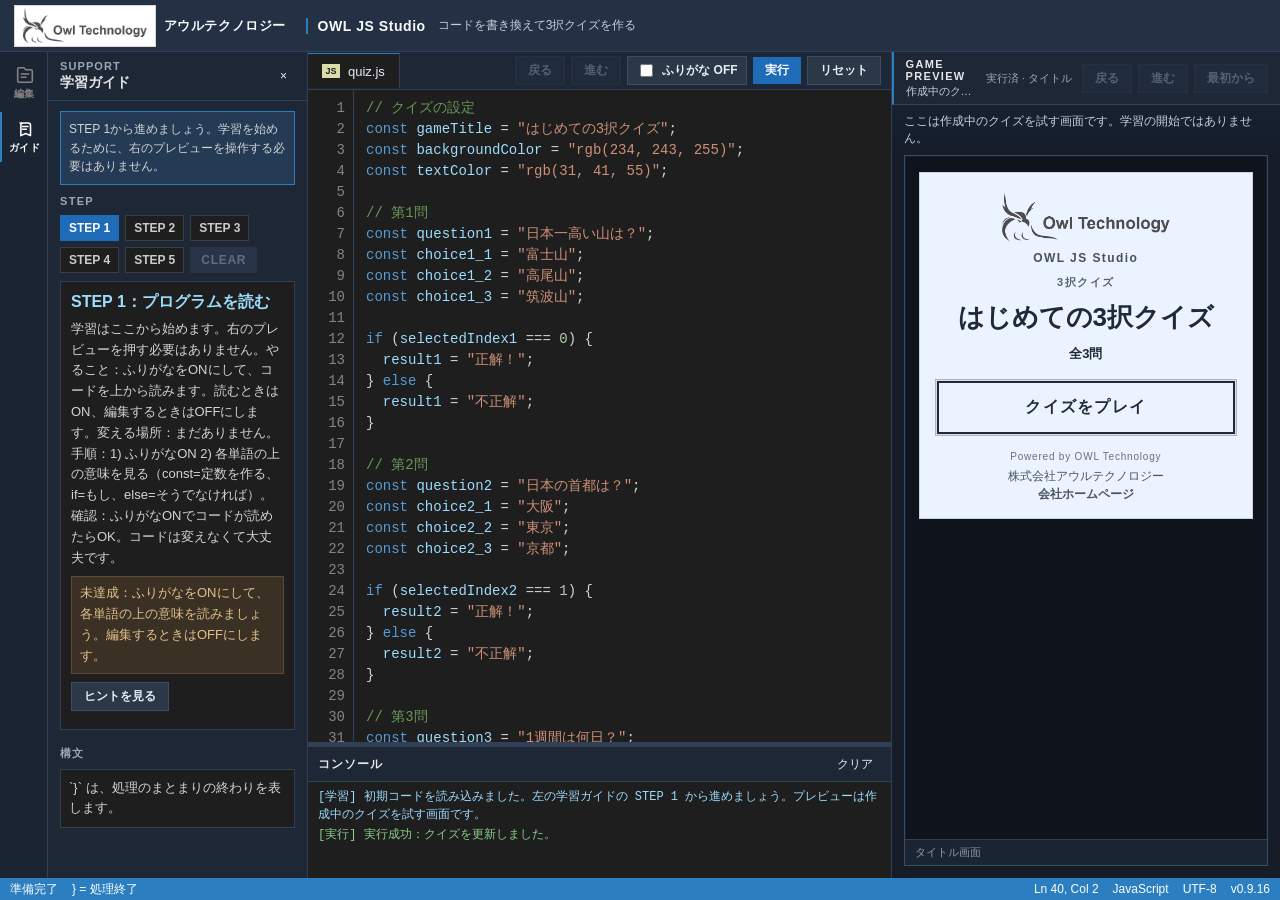
==== commit c01dc1f0: "Shorten privilege codes to 8 characters and name completed quizzes after their titles. Co-authored-b" ====
--- a/docs/index.html
+++ b/docs/index.html
@@ -67,7 +67,7 @@
           <h3 id="completion-heading" class="sidebar-section-title">完成</h3>
           <div class="completion-card">
             <p class="completion-title">全STEPクリア！</p>
-            <p class="completion-copy">オリジナルクイズが完成しました。STEP 5の横の「CLEAR」から発行コードを入力すると、完成したクイズをメール添付で受け取れます。</p>
+            <p class="completion-copy">オリジナルクイズが完成しました。STEP 5の横の「CLEAR」から特典コードを入力すると、完成したクイズをメール添付で受け取れます。</p>
             <button id="receive-quiz-button" class="main-button receive-quiz-button" type="button" disabled>完成したクイズを受け取る</button>
           </div>
         </section>
@@ -195,7 +195,7 @@
     <span id="status-cursor">Ln 1, Col 1</span>
     <span>JavaScript</span>
     <span>UTF-8</span>
-    <span>v0.9.15</span>
+    <span>v0.9.16</span>
   </footer>
 
   <div id="reset-dialog" class="modal-overlay hidden" hidden>
@@ -216,9 +216,10 @@
     <div class="modal-card issuance-card" role="dialog" aria-modal="true" aria-labelledby="issuance-dialog-title" aria-describedby="issuance-dialog-copy">
       <h2 id="issuance-dialog-title">完成したクイズを受け取る</h2>
       <div id="issuance-form-view">
-        <p id="issuance-dialog-copy">授業で受け取った発行コードを入力してください。発行コードは1回だけ使えます。</p>
-        <label class="issuance-label" for="issuance-code-input">発行コード</label>
-        <input id="issuance-code-input" class="issuance-code-input" type="text" autocomplete="off" spellcheck="false" maxlength="80" placeholder="発行コードを入力">
+        <p id="issuance-dialog-copy">授業で受け取った特典コードを入力してください。特典コードは1回だけ使えます。</p>
+        <label class="issuance-label" for="issuance-code-input">特典コード</label>
+        <input id="issuance-code-input" class="issuance-code-input" type="text" autocomplete="off" spellcheck="false" maxlength="120" autocapitalize="characters" placeholder="特典コードを入力">
+        <p class="issuance-hint">半角英数字8文字・ハイフン不要</p>
         <p id="issuance-form-status" class="issuance-status" aria-live="polite"></p>
         <div class="modal-actions">
           <button id="issuance-cancel-button" class="sub-button" type="button">学習画面に戻る</button>
--- a/docs/style.css
+++ b/docs/style.css
@@ -1314,6 +1314,13 @@
   border-color: var(--accent);
 }
 
+.issuance-hint {
+  margin: 6px 0 0;
+  color: var(--text-dim);
+  font-size: 12px;
+  line-height: 1.5;
+}
+
 .issuance-status {
   min-height: 1.4em;
   margin: 8px 0 0;
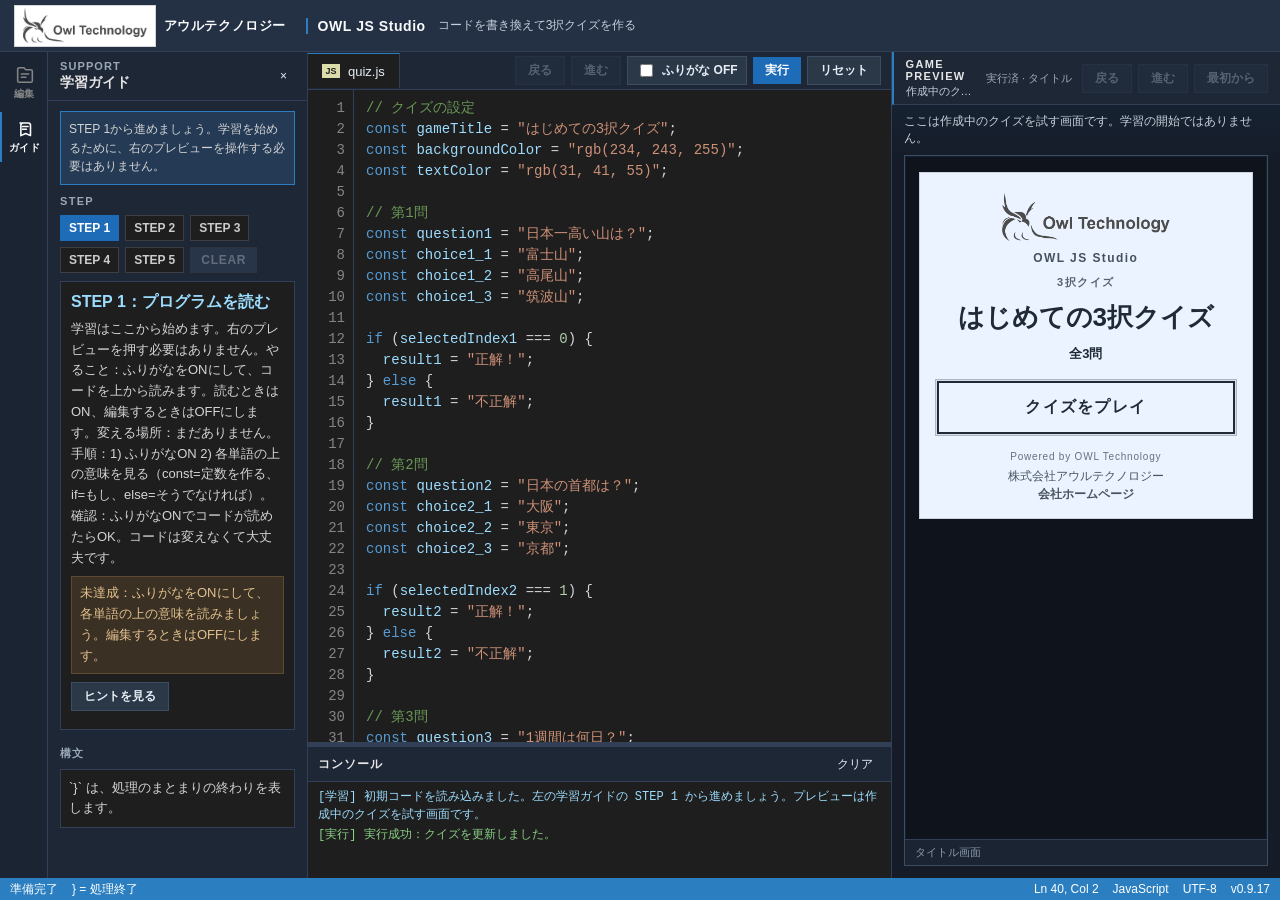
==== commit 8d23ceec: "Save completed quizzes to a fixed Drive folder and prefix Drive filenames with the applicant name. C" ====
--- a/docs/index.html
+++ b/docs/index.html
@@ -195,7 +195,7 @@
     <span id="status-cursor">Ln 1, Col 1</span>
     <span>JavaScript</span>
     <span>UTF-8</span>
-    <span>v0.9.16</span>
+    <span>v0.9.17</span>
   </footer>
 
   <div id="reset-dialog" class="modal-overlay hidden" hidden>
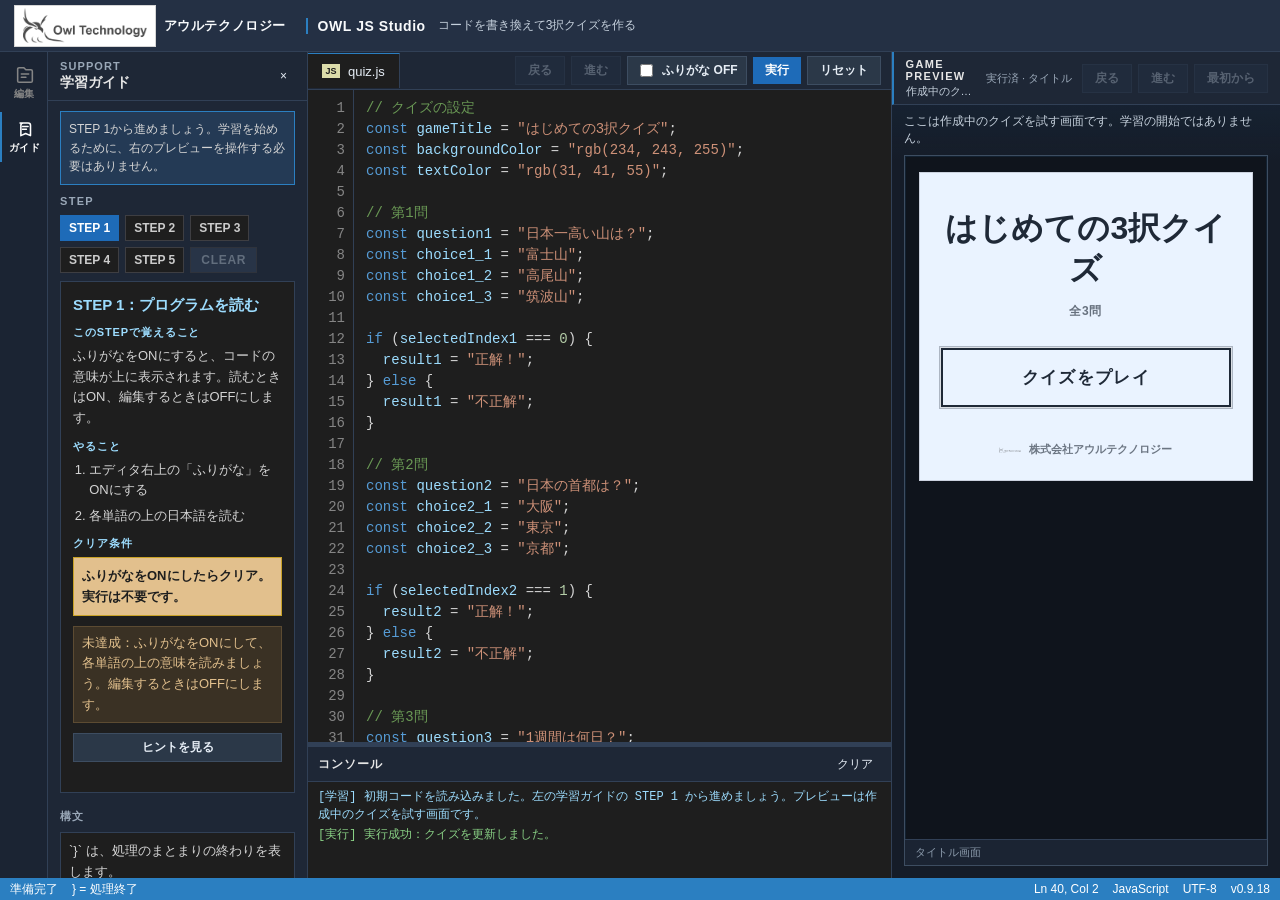
==== commit 541d296f: "Unify STEP guides and make the learner quiz title the hero of the title screen. Co-authored-by: Curs" ====
--- a/docs/index.html
+++ b/docs/index.html
@@ -53,10 +53,22 @@
           <div id="step-buttons" class="step-buttons" aria-label="STEP切り替え"></div>
           <div class="step-card">
             <p id="step-title" class="step-title"></p>
-            <p id="step-description" class="step-description"></p>
-            <ol id="step-stages" class="step-stages" hidden></ol>
-            <p id="step-example" class="step-example" hidden></p>
-            <p id="step-goal" class="step-goal" hidden></p>
+            <section class="step-block">
+              <h4 class="step-block-label">このSTEPで覚えること</h4>
+              <p id="step-description" class="step-learn"></p>
+            </section>
+            <section class="step-block">
+              <h4 class="step-block-label">やること</h4>
+              <ol id="step-stages" class="step-tasks"></ol>
+            </section>
+            <section id="step-example-block" class="step-block" hidden>
+              <h4 class="step-block-label">変更例</h4>
+              <div id="step-example" class="step-example"></div>
+            </section>
+            <section class="step-block step-goal-block">
+              <h4 class="step-block-label">クリア条件</h4>
+              <p id="step-goal" class="step-goal"></p>
+            </section>
             <p id="step-progress" class="step-progress" aria-live="polite"></p>
             <button id="hint-button" class="sub-button hint-button" type="button">ヒントを見る</button>
             <ul id="hint-list" class="hint-list" aria-live="polite"></ul>
@@ -139,17 +151,13 @@
           <div class="preview-bezel">
             <div class="quiz-surface">
               <section id="title-screen" class="screen title-screen">
-                <img class="studio-logo" src="owl-logo.png" alt="OWL Technology">
-                <p class="studio-product-name">OWL JS Studio</p>
-                <p class="kicker">3択クイズ</p>
                 <h3 id="game-title" class="game-title">はじめての3択クイズ</h3>
                 <p id="quiz-total" class="quiz-total">全3問</p>
                 <button id="start-button" class="main-button start-button" type="button">クイズをプレイ</button>
-                <p class="maker-credit"><span class="maker-credit-powered">Powered by OWL Technology</span><span class="company-legal">株式会社アウルテクノロジー</span><a href="https://owl-tec.co.jp/" target="_blank" rel="noopener noreferrer">会社ホームページ</a></p>
+                <p class="maker-credit"><img class="credit-mark" src="owl-logo.png" alt=""><a href="https://owl-tec.co.jp/" target="_blank" rel="noopener noreferrer">株式会社アウルテクノロジー</a></p>
               </section>
 
               <section id="quiz-screen" class="screen quiz-screen hidden">
-                <p class="quiz-brand-mark">OWL JS Studio</p>
                 <p id="question-number" class="question-number">第1問 / 全3問</p>
                 <div class="question-meter" aria-hidden="true"><span id="question-meter-fill" class="question-meter-fill"></span></div>
                 <h3 id="question-text" class="question-text">問題文が入ります</h3>
@@ -174,9 +182,6 @@
                   <button id="retry-button" class="main-button" type="button">もう一度挑戦する</button>
                   <button id="back-to-title-button" class="main-button" type="button">タイトルへ戻る</button>
                 </div>
-                <p class="result-celebrate">学習を最後まで進めました。オリジナルクイズの完成、おめでとうございます。</p>
-                <p class="result-company">このクイズは、株式会社アウルテクノロジーのプログラミング学習特典「OWL JS Studio」で作成されました。</p>
-                <p class="maker-credit"><a href="https://owl-tec.co.jp/" target="_blank" rel="noopener noreferrer">株式会社アウルテクノロジー のホームページ</a></p>
               </section>
             </div>
           </div>
@@ -195,7 +200,7 @@
     <span id="status-cursor">Ln 1, Col 1</span>
     <span>JavaScript</span>
     <span>UTF-8</span>
-    <span>v0.9.17</span>
+    <span>v0.9.18</span>
   </footer>
 
   <div id="reset-dialog" class="modal-overlay hidden" hidden>
--- a/docs/style.css
+++ b/docs/style.css
@@ -874,11 +874,11 @@
 
 /* @quiz-surface-start */
 .quiz-surface { width: 100%; max-width: 480px; font-family: 'Yu Gothic', 'Meiryo', sans-serif; }
-.quiz-surface .screen { padding: 20px 18px 16px; box-shadow: inset 0 0 0 1px rgba(255, 255, 255, 0.14), inset 0 0 0 1px rgba(15, 23, 42, 0.18); }
+.quiz-surface .screen { padding: 28px 22px 20px; box-shadow: inset 0 0 0 1px rgba(255, 255, 255, 0.14), inset 0 0 0 1px rgba(15, 23, 42, 0.18); }
 .quiz-surface .title-screen { text-align: center; }
-.quiz-surface .kicker { margin: 0 0 10px; font-size: 11px; font-weight: 700; letter-spacing: 0.14em; opacity: 0.72; }
-.quiz-surface .game-title { margin: 0 0 10px; font-size: 26px; line-height: 1.35; font-weight: 700; }
-.quiz-surface .quiz-total { margin: 0 0 18px; font-size: 13px; font-weight: 700; }
+.quiz-surface .kicker { margin: 0 0 8px; font-size: 11px; font-weight: 700; letter-spacing: 0.14em; opacity: 0.62; }
+.quiz-surface .game-title { margin: 8px 0 12px; font-size: 32px; line-height: 1.3; font-weight: 800; }
+.quiz-surface .quiz-total { margin: 0 0 28px; font-size: 12px; font-weight: 600; letter-spacing: 0.06em; opacity: 0.64; }
 .quiz-surface .question-number { display: inline-block; margin: 0 0 8px; padding: 3px 8px; font-size: 12px; font-weight: 700; letter-spacing: 0.06em; border: 1px solid currentColor; }
 .quiz-surface .question-meter { position: relative; height: 4px; margin: 0 0 14px; overflow: hidden; }
 .quiz-surface .question-meter::before { content: ""; position: absolute; inset: 0; background: currentColor; opacity: 0.18; }
@@ -893,7 +893,7 @@
 .quiz-surface .choice-button.selected { outline: 2px solid currentColor; }
 .quiz-surface .choice-button.selected:disabled { opacity: 1; }
 .quiz-surface .main-button { padding: 12px 14px; font-size: 15px; }
-.quiz-surface .start-button { padding: 14px 16px; font-size: 16px; letter-spacing: 0.08em; border-width: 2px; }
+.quiz-surface .start-button { padding: 16px 18px; font-size: 17px; letter-spacing: 0.08em; border-width: 2px; }
 .quiz-surface .answer-message { min-height: 24px; margin: 0 0 12px; font-size: 15px; font-weight: 700; }
 .quiz-surface .correct { color: #14843c; }
 .quiz-surface .incorrect { color: #c0342b; }
@@ -902,17 +902,11 @@
 .quiz-surface .result-message { margin: 0 0 16px; font-size: 14px; line-height: 1.6; }
 .quiz-surface .result-actions { display: grid; gap: 8px; }
 .quiz-surface .work-reference { margin: 16px 0 0; font-size: 12px; word-break: break-all; opacity: 0.8; }
-.quiz-surface .maker-credit { margin: 16px 0 0; font-size: 12px; font-weight: 400; line-height: 1.45; opacity: 0.78; }
-.quiz-surface .maker-credit-powered { display: block; font-size: 10px; letter-spacing: 0.08em; opacity: 0.82; }
-.quiz-surface .company-legal { display: block; margin-top: 4px; }
-.quiz-surface .maker-credit a { color: inherit; text-decoration: none; font-weight: 600; }
+.quiz-surface .maker-credit { display: flex; align-items: center; justify-content: center; gap: 8px; margin: 32px 0 0; font-size: 11px; font-weight: 600; line-height: 1.4; opacity: 0.62; }
+.quiz-surface .maker-credit a { color: inherit; text-decoration: none; }
 .quiz-surface .maker-credit a:hover { text-decoration: underline; }
 .quiz-surface .maker-credit a:focus-visible { outline: 2px solid currentColor; outline-offset: 2px; }
-.quiz-surface .studio-logo { display: block; width: min(168px, 64%); height: auto; margin: 0 auto 10px; }
-.quiz-surface .studio-product-name { margin: 0 0 10px; font-size: 12px; font-weight: 700; letter-spacing: 0.12em; opacity: 0.8; }
-.quiz-surface .quiz-brand-mark { margin: 0 0 10px; font-size: 11px; font-weight: 700; letter-spacing: 0.08em; opacity: 0.7; }
-.quiz-surface .result-celebrate { margin: 0 0 10px; font-size: 14px; line-height: 1.6; }
-.quiz-surface .result-company { margin: 0 0 8px; font-size: 12px; line-height: 1.6; opacity: 0.86; }
+.quiz-surface .credit-mark { display: block; width: 22px; height: 22px; object-fit: contain; }
 .quiz-surface .hidden { display: none; }
 /* @quiz-surface-end */
 
@@ -1149,60 +1143,153 @@
 }
 
 .step-card {
-  padding: 10px;
+  display: grid;
+  gap: 10px;
+  padding: 12px;
   background: #1e1e1e;
   border: 1px solid var(--border);
 }
 
+.step-title {
+  margin: 0;
+  color: #9cdcfe;
+  font-size: 15px;
+  font-weight: 700;
+  line-height: 1.4;
+}
+
+.step-block {
+  margin: 0;
+}
+
+.step-block-label {
+  margin: 0 0 6px;
+  color: #9cdcfe;
+  font-size: 11px;
+  font-weight: 700;
+  letter-spacing: 0.08em;
+}
+
+.step-learn,
+.step-description {
+  margin: 0;
+  color: #d4d4d4;
+  font-size: 13px;
+  line-height: 1.6;
+}
+
+.step-tasks,
 .step-stages {
-  margin: 0 0 8px;
-  padding: 0;
-  list-style: none;
-}
-
-.step-stages[hidden] {
+  margin: 0;
+  padding: 0 0 0 1.25em;
+  color: #d4d4d4;
+  font-size: 13px;
+  line-height: 1.55;
+}
+
+.step-tasks li,
+.step-stages li {
+  margin: 0 0 6px;
+}
+
+.step-tasks li:last-child,
+.step-stages li:last-child {
+  margin-bottom: 0;
+}
+
+#step-example-block[hidden] {
   display: none;
 }
 
-.step-stage {
-  margin: 0 0 8px;
-  padding: 8px;
-  background: #243044;
-  border: 1px solid var(--border);
-}
-
-.step-stage-title {
-  margin: 0 0 4px;
-  color: #9cdcfe;
-  font-size: 12px;
-  font-weight: 700;
-  line-height: 1.45;
-}
-
-.step-stage-body {
-  margin: 0;
-  color: #d4d4d4;
-  font-size: 12px;
-  line-height: 1.55;
-}
-
 .step-example {
-  margin: 0 0 8px;
+  margin: 0;
   padding: 8px;
   color: #d4d4d4;
   background: #243044;
-  border: 1px dashed #5c6b7a;
+  border: 1px solid var(--border);
   font-size: 12px;
   line-height: 1.55;
 }
 
-.step-example[hidden],
-.step-goal[hidden] {
-  display: none;
+.choice-compare-question {
+  margin: 0 0 8px;
+  font-weight: 700;
+}
+
+.choice-compare-col {
+  margin: 0 0 8px;
+  padding: 8px;
+  background: #1b2433;
+  border: 1px solid var(--border);
+}
+
+.choice-compare-col.is-after {
+  background: #1f3a24;
+  border-color: #4b7a4b;
+}
+
+.choice-compare-heading {
+  margin: 0 0 6px;
+  color: #9cdcfe;
+  font-size: 11px;
+  font-weight: 700;
+  letter-spacing: 0.06em;
+}
+
+.choice-compare-list {
+  margin: 0;
+  padding: 0;
+  list-style: none;
+}
+
+.choice-compare-item {
+  display: flex;
+  align-items: center;
+  gap: 6px;
+  margin: 0 0 4px;
+}
+
+.choice-compare-item:last-child {
+  margin-bottom: 0;
+}
+
+.choice-index {
+  display: inline-flex;
+  width: 18px;
+  justify-content: center;
+  font-weight: 700;
+  opacity: 0.8;
+}
+
+.choice-compare-item.is-correct {
+  color: #b5cea8;
+  font-weight: 700;
+}
+
+.correct-tag {
+  margin-left: auto;
+  padding: 0 5px;
+  color: #1e1e1e;
+  background: #b5cea8;
+  font-size: 10px;
+  font-weight: 700;
+}
+
+.choice-compare-index,
+.choice-compare-note {
+  margin: 0 0 6px;
+}
+
+.choice-compare-note {
+  margin-bottom: 0;
+  opacity: 0.86;
+}
+
+.step-goal-block .step-goal {
+  margin: 0;
 }
 
 .step-goal {
-  margin: 0 0 8px;
   padding: 8px;
   color: #1e1e1e;
   background: #e2c08d;
@@ -1212,25 +1299,14 @@
   line-height: 1.55;
 }
 
-.step-title {
-  margin: 0 0 6px;
-  color: #9cdcfe;
-  font-weight: 700;
-}
-
-.step-description,
 .step-progress {
-  margin: 0 0 8px;
-  color: #d4d4d4;
-  font-size: 13px;
-  line-height: 1.6;
-}
-
-.step-progress {
+  margin: 0;
   padding: 6px 8px;
   color: #e2c08d;
   background: #3a3124;
   border: 1px solid #5c4b32;
+  font-size: 13px;
+  line-height: 1.6;
 }
 
 .step-progress.complete {
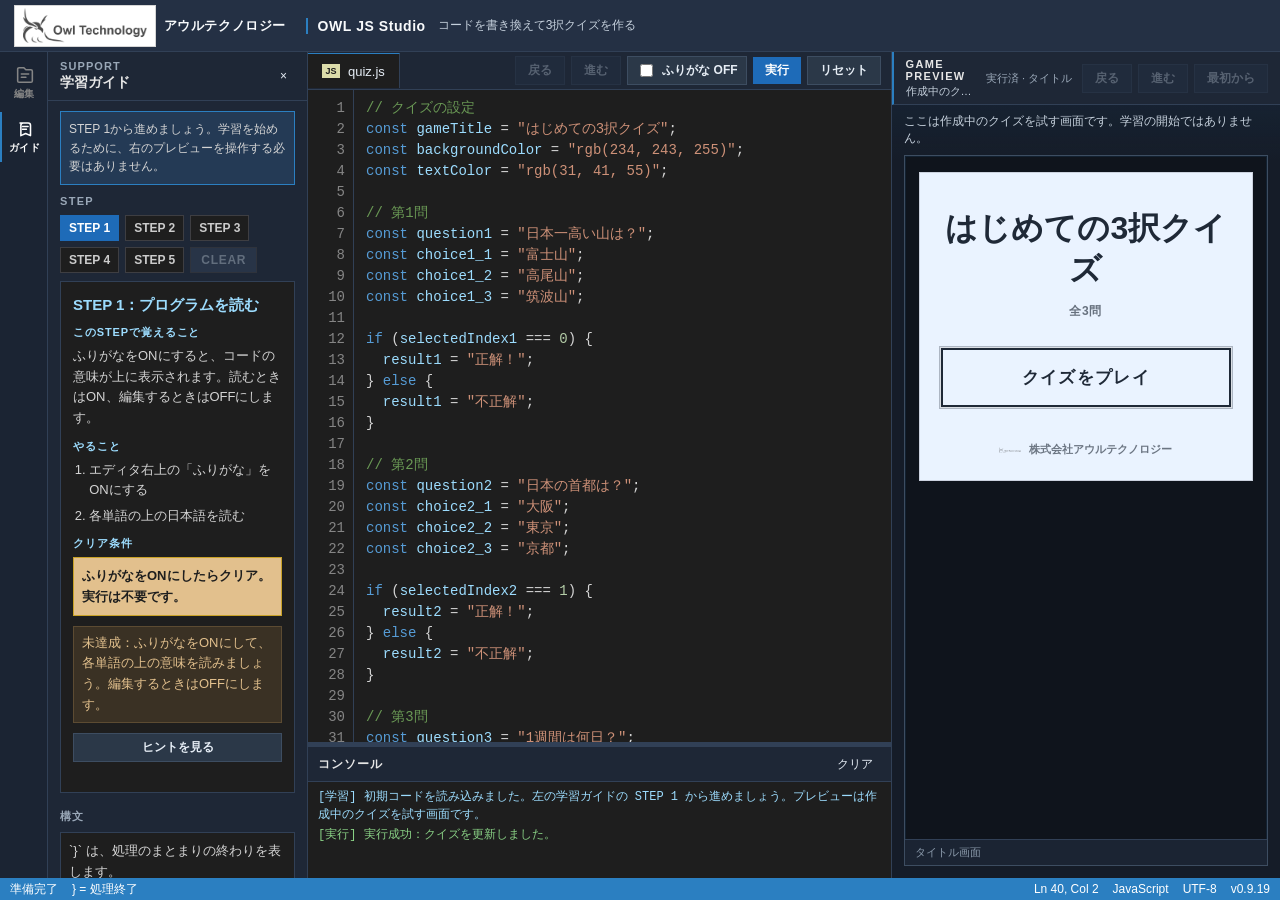
==== commit ed82dc6d: "Require STEP 4 to rewrite questions and choices so STEP 5 only sets the correct index. Co-authored-b" ====
--- a/docs/index.html
+++ b/docs/index.html
@@ -200,7 +200,7 @@
     <span id="status-cursor">Ln 1, Col 1</span>
     <span>JavaScript</span>
     <span>UTF-8</span>
-    <span>v0.9.18</span>
+    <span>v0.9.19</span>
   </footer>
 
   <div id="reset-dialog" class="modal-overlay hidden" hidden>
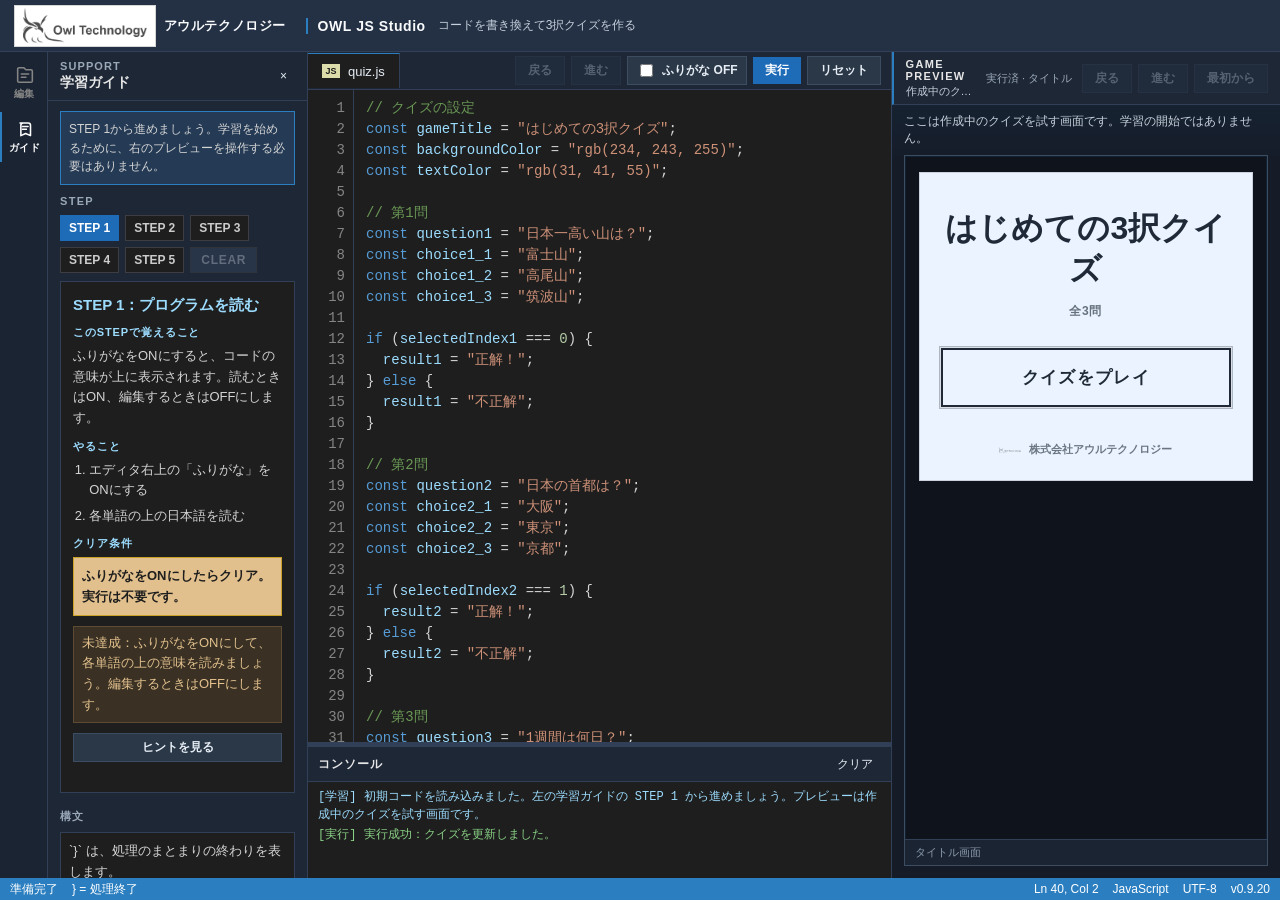
==== commit e82efd63: "Keep CLEAR after course completion and clarify STEP 5 needs only one new answer. Co-authored-by: Cur" ====
--- a/docs/index.html
+++ b/docs/index.html
@@ -200,7 +200,7 @@
     <span id="status-cursor">Ln 1, Col 1</span>
     <span>JavaScript</span>
     <span>UTF-8</span>
-    <span>v0.9.19</span>
+    <span>v0.9.20</span>
   </footer>
 
   <div id="reset-dialog" class="modal-overlay hidden" hidden>
@@ -218,10 +218,11 @@
   </div>
 
   <div id="issuance-dialog" class="modal-overlay hidden" hidden>
-    <div class="modal-card issuance-card" role="dialog" aria-modal="true" aria-labelledby="issuance-dialog-title" aria-describedby="issuance-dialog-copy">
+    <div class="modal-card issuance-card" role="dialog" aria-modal="true" aria-labelledby="issuance-dialog-title" aria-describedby="issuance-dialog-copy issuance-dialog-note">
       <h2 id="issuance-dialog-title">完成したクイズを受け取る</h2>
       <div id="issuance-form-view">
-        <p id="issuance-dialog-copy">授業で受け取った特典コードを入力してください。特典コードは1回だけ使えます。</p>
+        <p id="issuance-dialog-copy">受け取った特典コードを入力してください。<br>今の作ったクイズゲームを受け取れます。</p>
+        <p id="issuance-dialog-note" class="issuance-copy-note">※注意※特典コードは1回だけ使えます。</p>
         <label class="issuance-label" for="issuance-code-input">特典コード</label>
         <input id="issuance-code-input" class="issuance-code-input" type="text" autocomplete="off" spellcheck="false" maxlength="120" autocapitalize="characters" placeholder="特典コードを入力">
         <p class="issuance-hint">半角英数字8文字・ハイフン不要</p>
--- a/docs/style.css
+++ b/docs/style.css
@@ -1365,6 +1365,19 @@
   width: min(460px, 100%);
 }
 
+#issuance-dialog-copy {
+  margin: 0;
+  line-height: 1.7;
+}
+
+.issuance-copy-note {
+  display: block;
+  margin: 10px 0 0;
+  color: #e2c08d;
+  font-size: 13px;
+  line-height: 1.6;
+}
+
 .issuance-label {
   display: block;
   margin: 10px 0 6px;
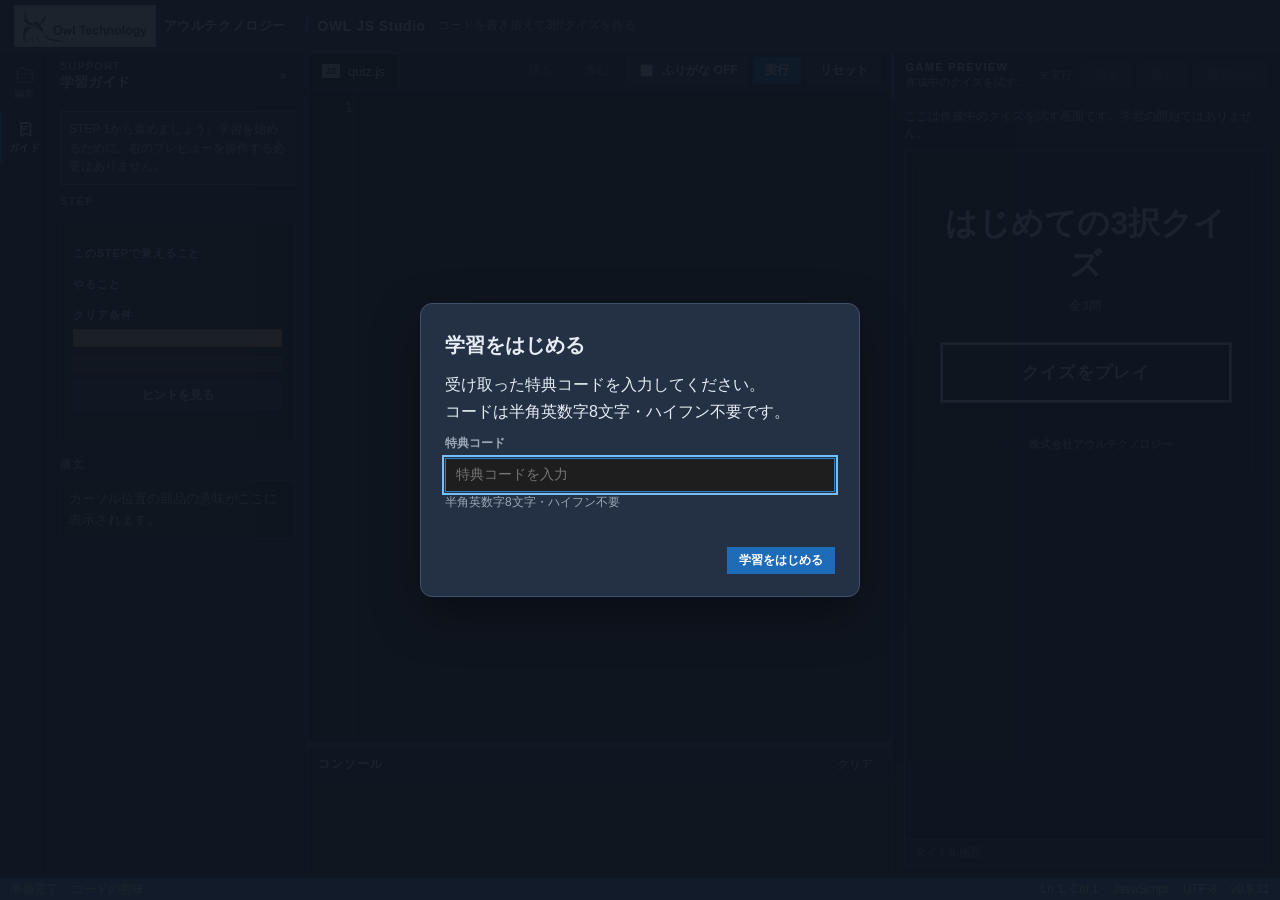
==== commit 9fc0a657: "Gate Studio learning behind a one-month privilege code checked by GAS. Co-authored-by: Cursor <curso" ====
--- a/docs/index.html
+++ b/docs/index.html
@@ -7,7 +7,7 @@
   <link rel="stylesheet" href="style.css">
   <link rel="icon" href="owl-logo.png">
 </head>
-<body class="guide-open">
+<body class="guide-open access-locked">
   <header class="title-bar">
     <a class="brand-link" href="https://owl-tec.co.jp/" target="_blank" rel="noopener noreferrer">
       <span class="title-logo-frame">
@@ -200,7 +200,7 @@
     <span id="status-cursor">Ln 1, Col 1</span>
     <span>JavaScript</span>
     <span>UTF-8</span>
-    <span>v0.9.20</span>
+    <span>v0.9.21</span>
   </footer>
 
   <div id="reset-dialog" class="modal-overlay hidden" hidden>
@@ -217,15 +217,27 @@
     </div>
   </div>
 
+  <div id="access-gate" class="access-gate" role="dialog" aria-modal="true" aria-labelledby="access-gate-title" aria-describedby="access-gate-copy">
+    <div class="access-gate-card">
+      <h2 id="access-gate-title">学習をはじめる</h2>
+      <p id="access-gate-copy">受け取った特典コードを入力してください。<br>コードは半角英数字8文字・ハイフン不要です。</p>
+      <label class="issuance-label" for="access-code-input">特典コード</label>
+      <input id="access-code-input" class="issuance-code-input" type="text" autocomplete="off" spellcheck="false" maxlength="120" autocapitalize="characters" placeholder="特典コードを入力">
+      <p class="issuance-hint">半角英数字8文字・ハイフン不要</p>
+      <p id="access-gate-status" class="issuance-status" aria-live="polite"></p>
+      <div class="modal-actions">
+        <button id="access-start-button" class="main-button" type="button">学習をはじめる</button>
+      </div>
+    </div>
+  </div>
+
   <div id="issuance-dialog" class="modal-overlay hidden" hidden>
     <div class="modal-card issuance-card" role="dialog" aria-modal="true" aria-labelledby="issuance-dialog-title" aria-describedby="issuance-dialog-copy issuance-dialog-note">
       <h2 id="issuance-dialog-title">完成したクイズを受け取る</h2>
       <div id="issuance-form-view">
-        <p id="issuance-dialog-copy">受け取った特典コードを入力してください。<br>今の作ったクイズゲームを受け取れます。</p>
-        <p id="issuance-dialog-note" class="issuance-copy-note">※注意※特典コードは1回だけ使えます。</p>
-        <label class="issuance-label" for="issuance-code-input">特典コード</label>
-        <input id="issuance-code-input" class="issuance-code-input" type="text" autocomplete="off" spellcheck="false" maxlength="120" autocapitalize="characters" placeholder="特典コードを入力">
-        <p class="issuance-hint">半角英数字8文字・ハイフン不要</p>
+        <p id="issuance-dialog-copy">学習開始時に確認した特典コードで、今の作ったクイズゲームを受け取れます。</p>
+        <p id="issuance-auth-status" class="issuance-auth-status">特典コードは認証済みです。</p>
+        <p id="issuance-dialog-note" class="issuance-copy-note">※注意※特典コードは作品の受け取りに1回だけ使えます。</p>
         <p id="issuance-form-status" class="issuance-status" aria-live="polite"></p>
         <div class="modal-actions">
           <button id="issuance-cancel-button" class="sub-button" type="button">学習画面に戻る</button>
--- a/docs/style.css
+++ b/docs/style.css
@@ -190,6 +190,52 @@
 
 body:not(.guide-open) #activity-guide {
   color: #9cdcfe;
+}
+
+body.access-locked .workbench,
+body.access-locked .status-bar {
+  pointer-events: none;
+  user-select: none;
+}
+
+.access-gate {
+  position: fixed;
+  inset: 0;
+  z-index: 40;
+  display: flex;
+  align-items: center;
+  justify-content: center;
+  padding: 24px;
+  background: rgba(15, 22, 32, 0.94);
+}
+
+body.access-open .access-gate,
+.access-gate[hidden] {
+  display: none;
+}
+
+.access-gate-card {
+  width: min(440px, 100%);
+  padding: 28px 24px 22px;
+  color: var(--text);
+  background: #243044;
+  border: 1px solid #3d516b;
+  border-radius: 12px;
+  box-shadow: 0 18px 48px rgba(0, 0, 0, 0.35);
+}
+
+.access-gate-card h2 {
+  margin: 0 0 12px;
+  font-size: 20px;
+}
+
+.access-gate-card p {
+  margin: 0;
+  line-height: 1.7;
+}
+
+.access-gate-card .modal-actions {
+  margin-top: 16px;
 }
 
 .sidebar {
@@ -1378,6 +1424,16 @@
   line-height: 1.6;
 }
 
+.issuance-auth-status {
+  margin: 12px 0 0;
+  padding: 10px 12px;
+  color: #b5cea8;
+  background: #1f3a24;
+  border: 1px solid #3f6b43;
+  font-size: 13px;
+  line-height: 1.6;
+}
+
 .issuance-label {
   display: block;
   margin: 10px 0 6px;
